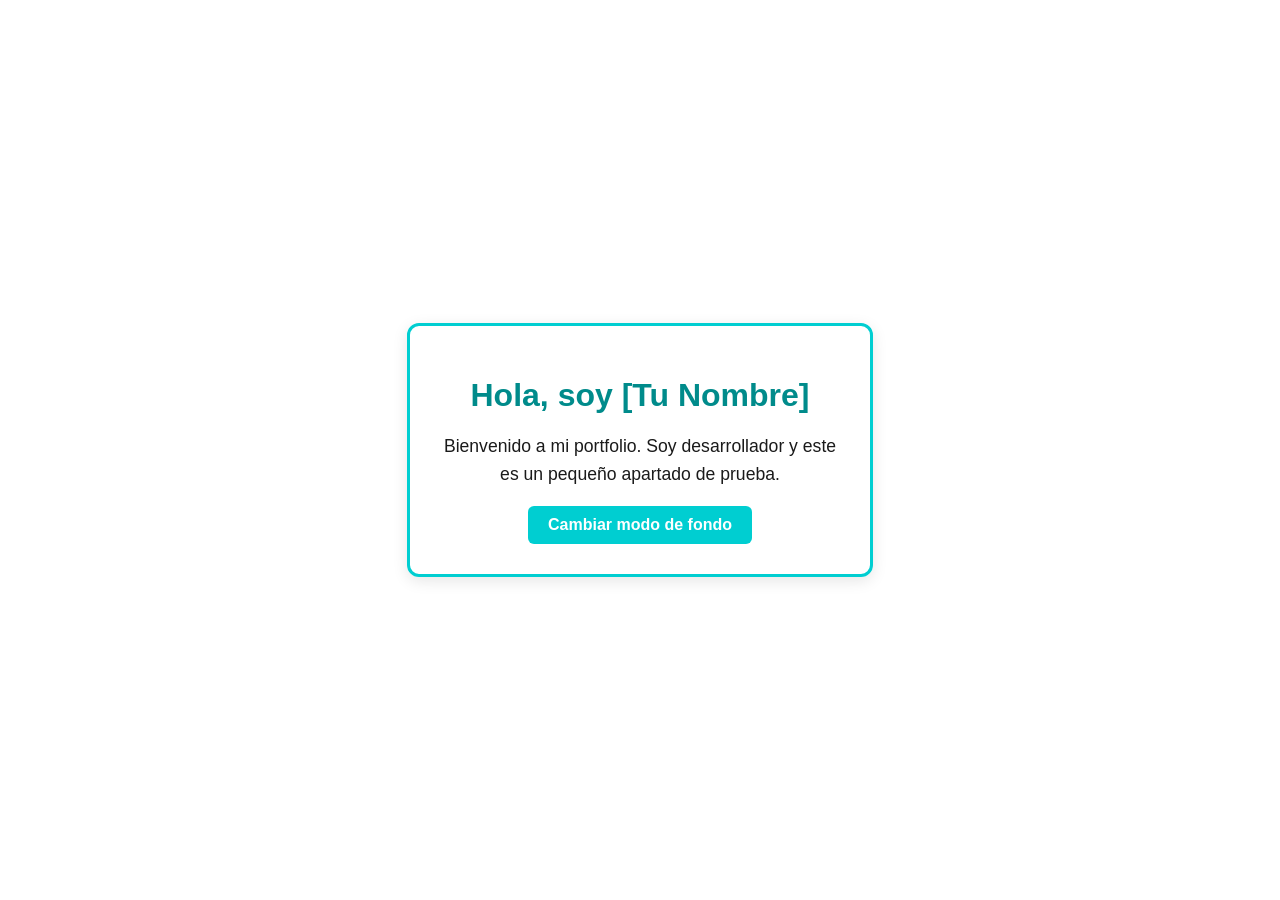
==== index.html @ 11cf2c4c "feat Estructura inicial" ====
<!DOCTYPE html>
<html lang="es">
<head>
    <meta charset="UTF-8">
    <meta name="viewport" content="width=device-width, initial-scale=1.0">
    <title>Mi Portfolio</title>
    <link rel="stylesheet" href="style.css">
</head>
<body>

    <main class="portfolio-container">
        <h1>Hola, soy [Tu Nombre]</h1>
        <p>Bienvenido a mi portfolio. Soy desarrollador y este es un pequeño apartado de prueba.</p>
        
        <button id="boton-color">Cambiar modo de fondo</button>
    </main>

    <script src="script.js"></script>
</body>
</html>
---- style.css ----
/* Configuración general y tipografía */
body {
    margin: 0;
    padding: 0;
    font-family: 'Segoe UI', Tahoma, Geneva, Verdana, sans-serif;
    /* Fondo inicial blanco y texto oscuro */
    background-color: #ffffff;
    color: #1a1a1a; 
    display: flex;
    justify-content: center;
    align-items: center;
    height: 100vh;
    transition: background-color 0.3s ease, color 0.3s ease; /* Suaviza el cambio de color */
}

/* Caja del apartado del portfolio */
.portfolio-container {
    text-align: center;
    padding: 30px;
    border-radius: 12px;
    /* Un borde sutil con el azul turquesa */
    border: 3px solid #00ced1; 
    max-width: 400px;
    box-shadow: 0 4px 15px rgba(0, 0, 0, 0.1);
}

/* Estilo para el título principal */
h1 {
    color: #008b8b; /* Un turquesa un poco más oscuro para que resalte y contraste bien */
    margin-bottom: 10px;
}

/* Estilo para el párrafo */
p {
    font-size: 1.1rem;
    line-height: 1.6;
}

/* Estilo del botón */
button {
    background-color: #00ced1; /* Fondo Azul Turquesa claro */
    color: #ffffff;            /* Texto Blanco para alto contraste */
    border: none;
    padding: 10px 20px;
    font-size: 1rem;
    font-weight: bold;
    border-radius: 6px;
    cursor: pointer;
    transition: background-color 0.2s;
}

/* Efecto al pasar el ratón por encima del botón */
button:hover {
    background-color: #00a8a8; /* Turquesa más oscuro al hacer hover */
}

/* --- CLASE PARA EL MODO OSCURO (Se activará con JS) --- */
body.modo-oscuro {
    background-color: #121212; /* Fondo Negro oscuro */
    color: #ffffff;            /* Texto Blanco */
}

body.modo-oscuro h1 {
    color: #00ced1; /* El turquesa brilla más sobre el fondo negro */
}
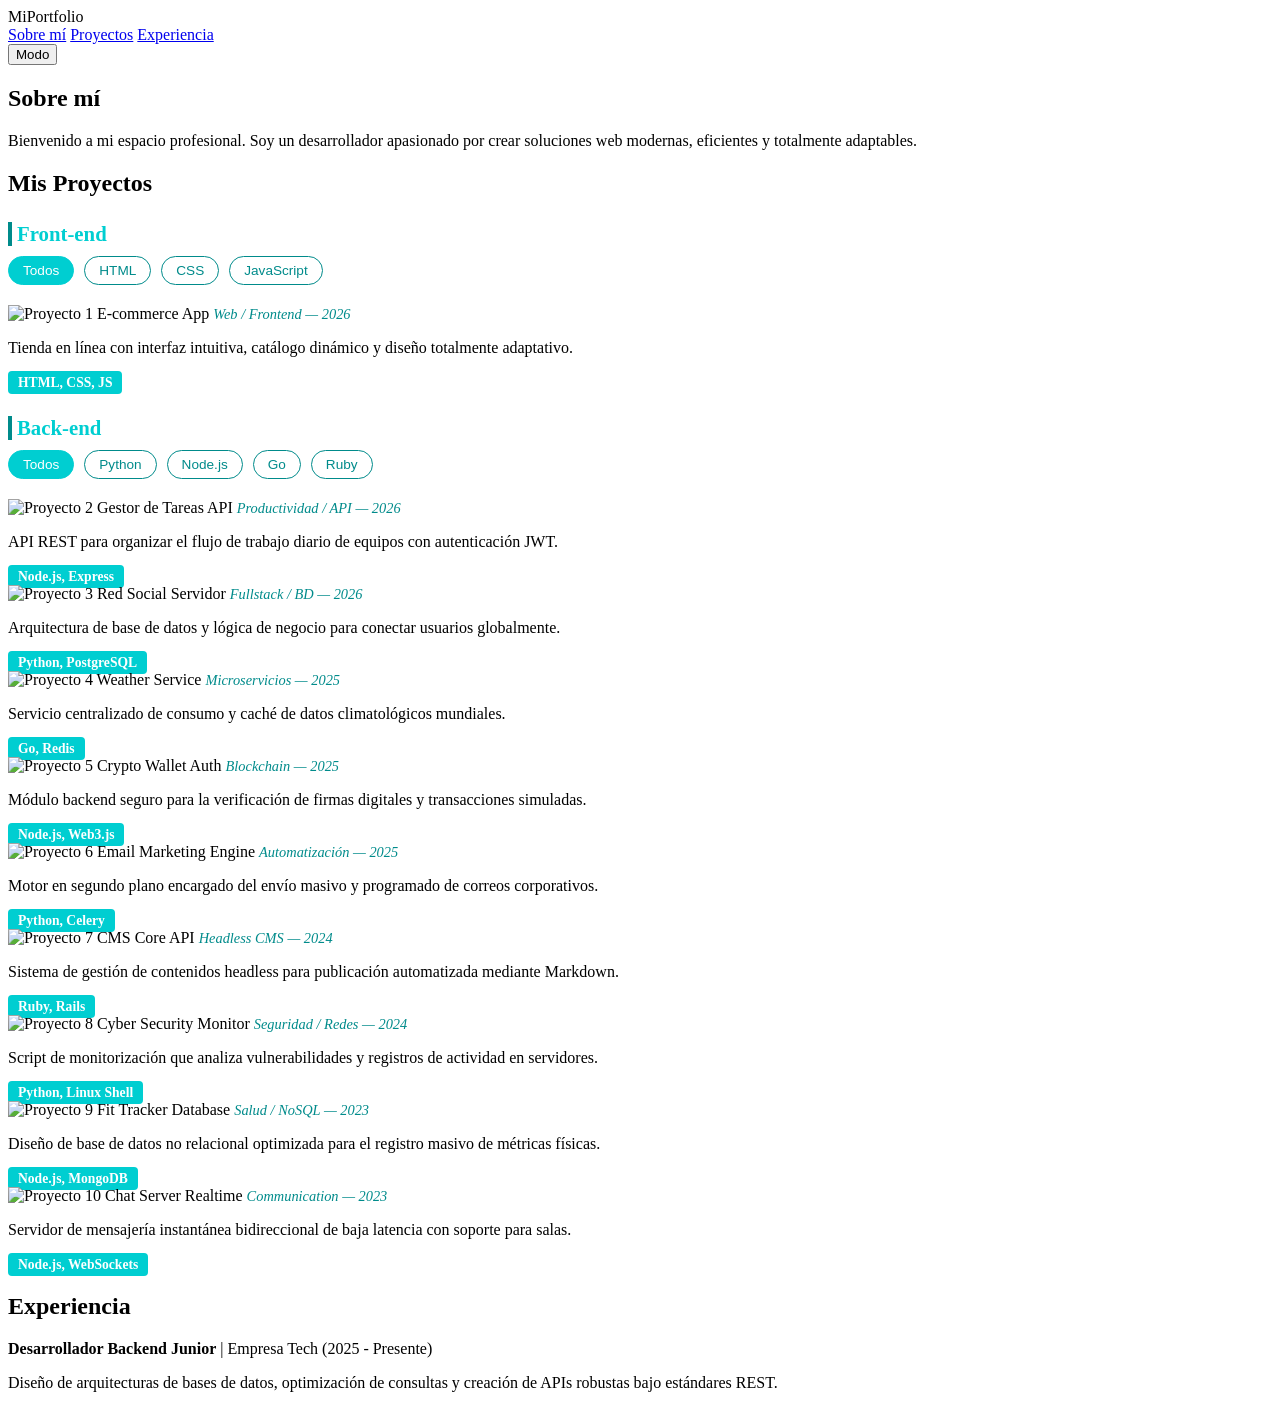
==== commit 39049d0e: "feat cambios estructura" ====
--- a/index.html
+++ b/index.html
@@ -3,16 +3,179 @@
 <head>
     <meta charset="UTF-8">
     <meta name="viewport" content="width=device-width, initial-scale=1.0">
-    <title>Mi Portfolio</title>
+    <title>Mi Portfolio Profesional</title>
     <link rel="stylesheet" href="style.css">
 </head>
 <body>
 
-    <main class="portfolio-container">
-        <h1>Hola, soy [Tu Nombre]</h1>
-        <p>Bienvenido a mi portfolio. Soy desarrollador y este es un pequeño apartado de prueba.</p>
-        
-        <button id="boton-color">Cambiar modo de fondo</button>
+    <header class="main-header">
+        <div class="logo">MiPortfolio</div>
+        <nav class="nav-links">
+            <a href="#info">Sobre mí</a>
+            <a href="#proyectos">Proyectos</a>
+            <a href="#experiencia">Experiencia</a>
+        </nav>
+        <button id="boton-color">Modo</button>
+    </header>
+
+    <main class="main-content">
+
+        <section id="info" class="section-info">
+            <h2>Sobre mí</h2>
+            <p>Bienvenido a mi espacio profesional. Soy un desarrollador apasionado por crear soluciones web modernas, eficientes y totalmente adaptables.</p>
+        </section>
+
+        <section id="proyectos" class="section-proyectos">
+            <h2>Mis Proyectos</h2>
+            
+            <div class="proyectos-subseccion">
+                <h3>Front-end</h3>
+                
+                <div class="menu-lenguajes">
+                    <button class="btn-filtro active" data-tech="todos">Todos</button>
+                    <button class="btn-filtro" data-tech="html">HTML</button>
+                    <button class="btn-filtro" data-tech="css">CSS</button>
+                    <button class="btn-filtro" data-tech="js">JavaScript</button>
+                </div>
+
+                <div class="proyectos-container">
+                    <div class="proyecto-row" data-tags="html css js">
+                        <img src="https://via.placeholder.com/60" alt="Proyecto 1" class="proyecto-img">
+                        <span class="proyecto-name">E-commerce App</span>
+                        <span class="proyecto-ambito">Web / Frontend — 2026</span>
+                        <p class="proyecto-desc">Tienda en línea con interfaz intuitiva, catálogo dinámico y diseño totalmente adaptativo.</p>
+                        <span class="proyecto-tech">
+                            <span class="lang">HTML</span>, 
+                            <span class="lang">CSS</span>, 
+                            <span class="lang">JS</span>
+                        </span>
+                    </div>
+                </div>
+            </div>
+
+            <div class="proyectos-subseccion">
+                <h3>Back-end</h3>
+                
+                <div class="menu-lenguajes">
+                    <button class="btn-filtro active" data-tech="todos">Todos</button>
+                    <button class="btn-filtro" data-tech="python">Python</button>
+                    <button class="btn-filtro" data-tech="node.js">Node.js</button>
+                    <button class="btn-filtro" data-tech="go">Go</button>
+                    <button class="btn-filtro" data-tech="ruby">Ruby</button>
+                </div>
+
+                <div class="proyectos-container">
+                    
+                    <div class="proyecto-row" data-tags="node.js">
+                        <img src="https://via.placeholder.com/60" alt="Proyecto 2" class="proyecto-img">
+                        <span class="proyecto-name">Gestor de Tareas API</span>
+                        <span class="proyecto-ambito">Productividad / API — 2026</span>
+                        <p class="proyecto-desc">API REST para organizar el flujo de trabajo diario de equipos con autenticación JWT.</p>
+                        <span class="proyecto-tech">
+                            <span class="lang">Node.js</span>, 
+                            <span class="lang">Express</span>
+                        </span>
+                    </div>
+
+                    <div class="proyecto-row" data-tags="python">
+                        <img src="https://via.placeholder.com/60" alt="Proyecto 3" class="proyecto-img">
+                        <span class="proyecto-name">Red Social Servidor</span>
+                        <span class="proyecto-ambito">Fullstack / BD — 2026</span>
+                        <p class="proyecto-desc">Arquitectura de base de datos y lógica de negocio para conectar usuarios globalmente.</p>
+                        <span class="proyecto-tech">
+                            <span class="lang">Python</span>, 
+                            <span class="lang">PostgreSQL</span>
+                        </span>
+                    </div>
+
+                    <div class="proyecto-row" data-tags="go">
+                        <img src="https://via.placeholder.com/60" alt="Proyecto 4" class="proyecto-img">
+                        <span class="proyecto-name">Weather Service</span>
+                        <span class="proyecto-ambito">Microservicios — 2025</span>
+                        <p class="proyecto-desc">Servicio centralizado de consumo y caché de datos climatológicos mundiales.</p>
+                        <span class="proyecto-tech">
+                            <span class="lang">Go</span>, 
+                            <span class="lang">Redis</span>
+                        </span>
+                    </div>
+
+                    <div class="proyecto-row" data-tags="node.js">
+                        <img src="https://via.placeholder.com/60" alt="Proyecto 5" class="proyecto-img">
+                        <span class="proyecto-name">Crypto Wallet Auth</span>
+                        <span class="proyecto-ambito">Blockchain — 2025</span>
+                        <p class="proyecto-desc">Módulo backend seguro para la verificación de firmas digitales y transacciones simuladas.</p>
+                        <span class="proyecto-tech">
+                            <span class="lang">Node.js</span>, 
+                            <span class="lang">Web3.js</span>
+                        </span>
+                    </div>
+
+                    <div class="proyecto-row" data-tags="python">
+                        <img src="https://via.placeholder.com/60" alt="Proyecto 6" class="proyecto-img">
+                        <span class="proyecto-name">Email Marketing Engine</span>
+                        <span class="proyecto-ambito">Automatización — 2025</span>
+                        <p class="proyecto-desc">Motor en segundo plano encargado del envío masivo y programado de correos corporativos.</p>
+                        <span class="proyecto-tech">
+                            <span class="lang">Python</span>, 
+                            <span class="lang">Celery</span>
+                        </span>
+                    </div>
+
+                    <div class="proyecto-row" data-tags="ruby">
+                        <img src="https://via.placeholder.com/60" alt="Proyecto 7" class="proyecto-img">
+                        <span class="proyecto-name">CMS Core API</span>
+                        <span class="proyecto-ambito">Headless CMS — 2024</span>
+                        <p class="proyecto-desc">Sistema de gestión de contenidos headless para publicación automatizada mediante Markdown.</p>
+                        <span class="proyecto-tech">
+                            <span class="lang">Ruby</span>, 
+                            <span class="lang">Rails</span>
+                        </span>
+                    </div>
+
+                    <div class="proyecto-row" data-tags="python">
+                        <img src="https://via.placeholder.com/60" alt="Proyecto 8" class="proyecto-img">
+                        <span class="proyecto-name">Cyber Security Monitor</span>
+                        <span class="proyecto-ambito">Seguridad / Redes — 2024</span>
+                        <p class="proyecto-desc">Script de monitorización que analiza vulnerabilidades y registros de actividad en servidores.</p>
+                        <span class="proyecto-tech">
+                            <span class="lang">Python</span>, 
+                            <span class="lang">Linux Shell</span>
+                        </span>
+                    </div>
+
+                    <div class="proyecto-row" data-tags="node.js">
+                        <img src="https://via.placeholder.com/60" alt="Proyecto 9" class="proyecto-img">
+                        <span class="proyecto-name">Fit Tracker Database</span>
+                        <span class="proyecto-ambito">Salud / NoSQL — 2023</span>
+                        <p class="proyecto-desc">Diseño de base de datos no relacional optimizada para el registro masivo de métricas físicas.</p>
+                        <span class="proyecto-tech">
+                            <span class="lang">Node.js</span>, 
+                            <span class="lang">MongoDB</span>
+                        </span>
+                    </div>
+
+                    <div class="proyecto-row" data-tags="node.js">
+                        <img src="https://via.placeholder.com/60" alt="Proyecto 10" class="proyecto-img">
+                        <span class="proyecto-name">Chat Server Realtime</span>
+                        <span class="proyecto-ambito">Communication — 2023</span>
+                        <p class="proyecto-desc">Servidor de mensajería instantánea bidireccional de baja latencia con soporte para salas.</p>
+                        <span class="proyecto-tech">
+                            <span class="lang">Node.js</span>, 
+                            <span class="lang">WebSockets</span>
+                        </span>
+                    </div>
+
+                </div>
+            </div>
+
+        </section>
+
+        <section id="experiencia" class="section-experiencia">
+            <h2>Experiencia</h2>
+            <p><strong>Desarrollador Backend Junior</strong> | Empresa Tech (2025 - Presente)</p>
+            <p>Diseño de arquitecturas de bases de datos, optimización de consultas y creación de APIs robustas bajo estándares REST.</p>
+        </section>
+
     </main>
 
     <script src="script.js"></script>
--- a/style.css
+++ b/style.css
@@ -1,65 +1,73 @@
-/* Configuración general y tipografía */
-body {
-    margin: 0;
-    padding: 0;
-    font-family: 'Segoe UI', Tahoma, Geneva, Verdana, sans-serif;
-    /* Fondo inicial blanco y texto oscuro */
-    background-color: #ffffff;
-    color: #1a1a1a; 
-    display: flex;
-    justify-content: center;
-    align-items: center;
-    height: 100vh;
-    transition: background-color 0.3s ease, color 0.3s ease; /* Suaviza el cambio de color */
+/* (Conserva los estilos generales de tu portfolio del paso anterior y ajusta/añade esto) */
+
+.proyectos-subseccion {
+    margin-top: 25px;
 }
 
-/* Caja del apartado del portfolio */
-.portfolio-container {
-    text-align: center;
-    padding: 30px;
-    border-radius: 12px;
-    /* Un borde sutil con el azul turquesa */
-    border: 3px solid #00ced1; 
-    max-width: 400px;
-    box-shadow: 0 4px 15px rgba(0, 0, 0, 0.1);
+.proyectos-subseccion h3 {
+    color: #00ced1;
+    font-size: 1.3rem;
+    margin-bottom: 10px;
+    padding-left: 5px;
+    border-left: 4px solid #008b8b;
 }
 
-/* Estilo para el título principal */
-h1 {
-    color: #008b8b; /* Un turquesa un poco más oscuro para que resalte y contraste bien */
-    margin-bottom: 10px;
+/* MENÚ DE LENGUAJES (FLEXBOX SUPERIOR) */
+.menu-lenguajes {
+    display: flex;
+    gap: 10px;
+    margin-bottom: 20px;
+    flex-wrap: wrap;
 }
 
-/* Estilo para el párrafo */
-p {
-    font-size: 1.1rem;
-    line-height: 1.6;
+.btn-filtro {
+    background-color: transparent;
+    color: #008b8b;
+    border: 1px solid #008b8b;
+    padding: 6px 14px;
+    font-size: 0.85rem;
+    border-radius: 20px;
+    cursor: pointer;
+    transition: all 0.2s ease;
 }
 
-/* Estilo del botón */
-button {
-    background-color: #00ced1; /* Fondo Azul Turquesa claro */
-    color: #ffffff;            /* Texto Blanco para alto contraste */
-    border: none;
-    padding: 10px 20px;
-    font-size: 1rem;
-    font-weight: bold;
-    border-radius: 6px;
-    cursor: pointer;
-    transition: background-color 0.2s;
+.btn-filtro:hover, .btn-filtro.active {
+    background-color: #00ced1;
+    color: #ffffff;
+    border-color: #00ced1;
 }
 
-/* Efecto al pasar el ratón por encima del botón */
-button:hover {
-    background-color: #00a8a8; /* Turquesa más oscuro al hacer hover */
+/* RETORNO A LA ESTRUCTURA ORIGINAL DE LA ETIQUETA DE TECNOLOGÍAS */
+.proyecto-tech {
+    background-color: #00ced1;
+    color: #ffffff;
+    padding: 4px 10px;
+    border-radius: 4px;
+    font-size: 0.85rem;
+    font-weight: bold;
+    white-space: nowrap; /* Mantiene todo el texto unido */
+    min-width: 130px;
+    text-align: center;
 }
 
-/* --- CLASE PARA EL MODO OSCURO (Se activará con JS) --- */
-body.modo-oscuro {
-    background-color: #121212; /* Fondo Negro oscuro */
-    color: #ffffff;            /* Texto Blanco */
+.proyecto-ambito {
+    color: #008b8b;
+    font-style: italic;
+    font-size: 0.9rem;
+    min-width: 210px;
 }
 
-body.modo-oscuro h1 {
-    color: #00ced1; /* El turquesa brilla más sobre el fondo negro */
+/* Ocultar filas mediante JS */
+.proyecto-row.oculto {
+    display: none !important;
+}
+
+/* Estilos Modo Oscuro para los nuevos botones */
+body.modo-oscuro .btn-filtro {
+    color: #00ced1;
+    border-color: #00ced1;
+}
+body.modo-oscuro .btn-filtro:hover, body.modo-oscuro .btn-filtro.active {
+    background-color: #00ced1;
+    color: #121212;
 }
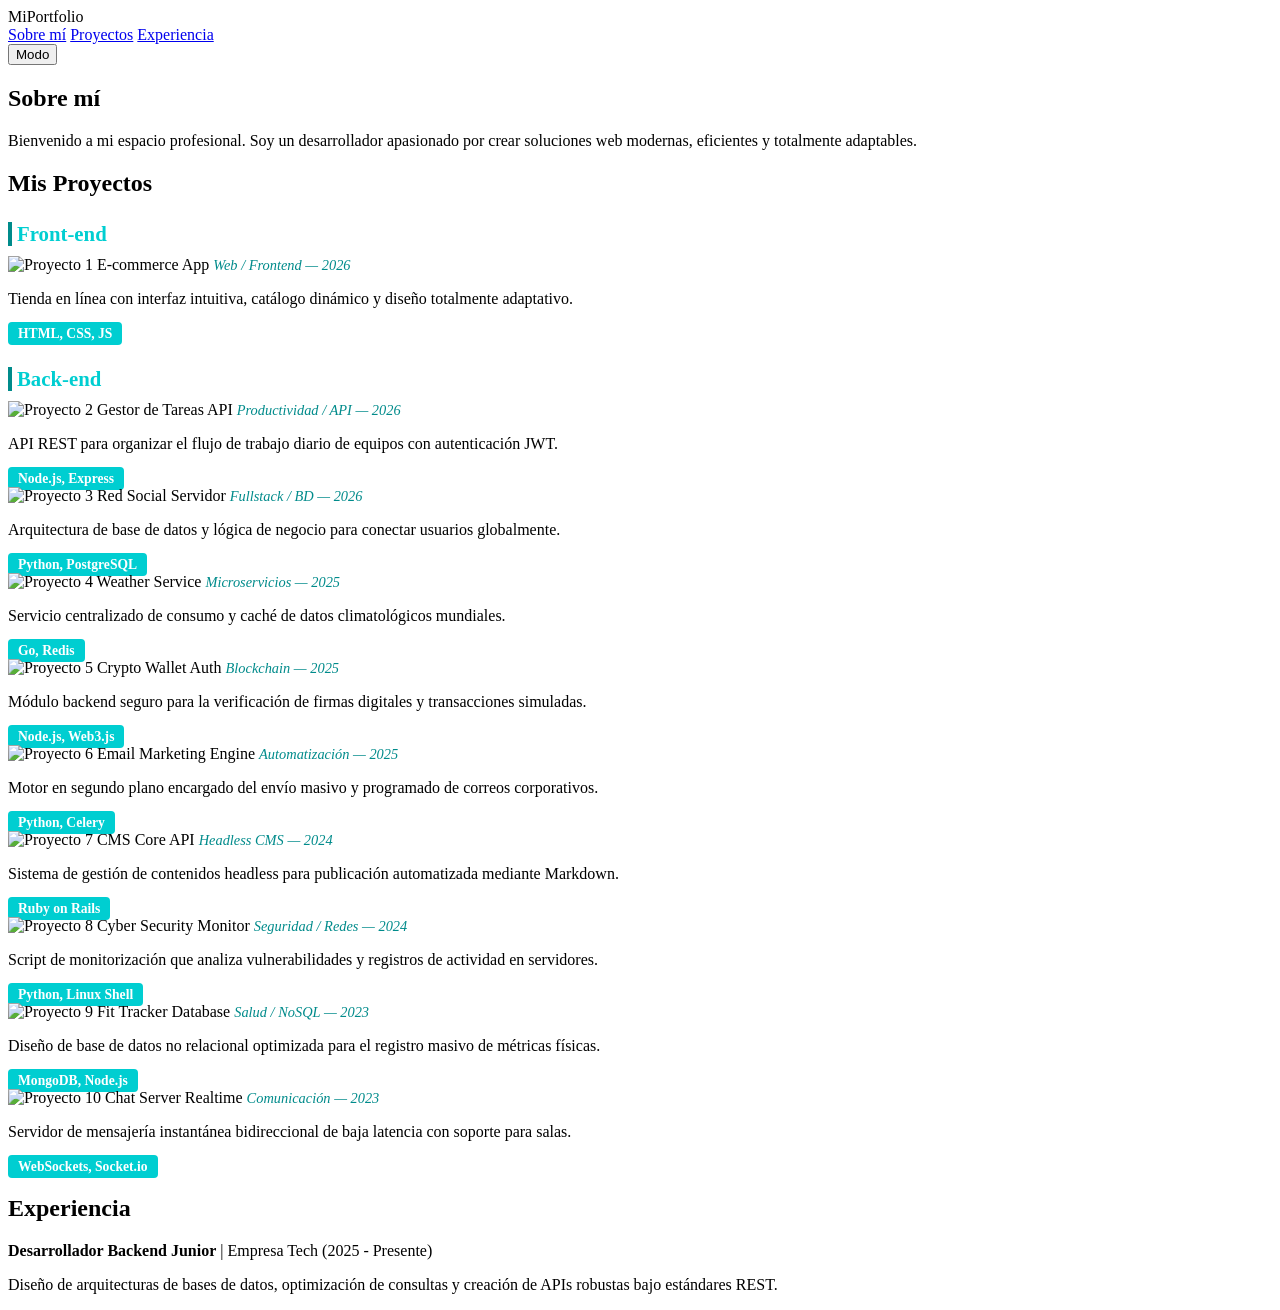
==== commit 97c590f7: "fix Cambios" ====
--- a/index.html
+++ b/index.html
@@ -30,139 +30,91 @@
             
             <div class="proyectos-subseccion">
                 <h3>Front-end</h3>
-                
-                <div class="menu-lenguajes">
-                    <button class="btn-filtro active" data-tech="todos">Todos</button>
-                    <button class="btn-filtro" data-tech="html">HTML</button>
-                    <button class="btn-filtro" data-tech="css">CSS</button>
-                    <button class="btn-filtro" data-tech="js">JavaScript</button>
-                </div>
-
                 <div class="proyectos-container">
-                    <div class="proyecto-row" data-tags="html css js">
+                    <div class="proyecto-row">
                         <img src="https://via.placeholder.com/60" alt="Proyecto 1" class="proyecto-img">
                         <span class="proyecto-name">E-commerce App</span>
                         <span class="proyecto-ambito">Web / Frontend — 2026</span>
                         <p class="proyecto-desc">Tienda en línea con interfaz intuitiva, catálogo dinámico y diseño totalmente adaptativo.</p>
-                        <span class="proyecto-tech">
-                            <span class="lang">HTML</span>, 
-                            <span class="lang">CSS</span>, 
-                            <span class="lang">JS</span>
-                        </span>
+                        <span class="proyecto-tech">HTML, CSS, JS</span>
                     </div>
                 </div>
             </div>
 
             <div class="proyectos-subseccion">
                 <h3>Back-end</h3>
-                
-                <div class="menu-lenguajes">
-                    <button class="btn-filtro active" data-tech="todos">Todos</button>
-                    <button class="btn-filtro" data-tech="python">Python</button>
-                    <button class="btn-filtro" data-tech="node.js">Node.js</button>
-                    <button class="btn-filtro" data-tech="go">Go</button>
-                    <button class="btn-filtro" data-tech="ruby">Ruby</button>
-                </div>
-
                 <div class="proyectos-container">
                     
-                    <div class="proyecto-row" data-tags="node.js">
+                    <div class="proyecto-row">
                         <img src="https://via.placeholder.com/60" alt="Proyecto 2" class="proyecto-img">
                         <span class="proyecto-name">Gestor de Tareas API</span>
                         <span class="proyecto-ambito">Productividad / API — 2026</span>
                         <p class="proyecto-desc">API REST para organizar el flujo de trabajo diario de equipos con autenticación JWT.</p>
-                        <span class="proyecto-tech">
-                            <span class="lang">Node.js</span>, 
-                            <span class="lang">Express</span>
-                        </span>
+                        <span class="proyecto-tech">Node.js, Express</span>
                     </div>
 
-                    <div class="proyecto-row" data-tags="python">
+                    <div class="proyecto-row">
                         <img src="https://via.placeholder.com/60" alt="Proyecto 3" class="proyecto-img">
                         <span class="proyecto-name">Red Social Servidor</span>
                         <span class="proyecto-ambito">Fullstack / BD — 2026</span>
                         <p class="proyecto-desc">Arquitectura de base de datos y lógica de negocio para conectar usuarios globalmente.</p>
-                        <span class="proyecto-tech">
-                            <span class="lang">Python</span>, 
-                            <span class="lang">PostgreSQL</span>
-                        </span>
+                        <span class="proyecto-tech">Python, PostgreSQL</span>
                     </div>
 
-                    <div class="proyecto-row" data-tags="go">
+                    <div class="proyecto-row">
                         <img src="https://via.placeholder.com/60" alt="Proyecto 4" class="proyecto-img">
                         <span class="proyecto-name">Weather Service</span>
                         <span class="proyecto-ambito">Microservicios — 2025</span>
                         <p class="proyecto-desc">Servicio centralizado de consumo y caché de datos climatológicos mundiales.</p>
-                        <span class="proyecto-tech">
-                            <span class="lang">Go</span>, 
-                            <span class="lang">Redis</span>
-                        </span>
+                        <span class="proyecto-tech">Go, Redis</span>
                     </div>
 
-                    <div class="proyecto-row" data-tags="node.js">
+                    <div class="proyecto-row">
                         <img src="https://via.placeholder.com/60" alt="Proyecto 5" class="proyecto-img">
                         <span class="proyecto-name">Crypto Wallet Auth</span>
                         <span class="proyecto-ambito">Blockchain — 2025</span>
                         <p class="proyecto-desc">Módulo backend seguro para la verificación de firmas digitales y transacciones simuladas.</p>
-                        <span class="proyecto-tech">
-                            <span class="lang">Node.js</span>, 
-                            <span class="lang">Web3.js</span>
-                        </span>
+                        <span class="proyecto-tech">Node.js, Web3.js</span>
                     </div>
 
-                    <div class="proyecto-row" data-tags="python">
+                    <div class="proyecto-row">
                         <img src="https://via.placeholder.com/60" alt="Proyecto 6" class="proyecto-img">
                         <span class="proyecto-name">Email Marketing Engine</span>
                         <span class="proyecto-ambito">Automatización — 2025</span>
                         <p class="proyecto-desc">Motor en segundo plano encargado del envío masivo y programado de correos corporativos.</p>
-                        <span class="proyecto-tech">
-                            <span class="lang">Python</span>, 
-                            <span class="lang">Celery</span>
-                        </span>
+                        <span class="proyecto-tech">Python, Celery</span>
                     </div>
 
-                    <div class="proyecto-row" data-tags="ruby">
+                    <div class="proyecto-row">
                         <img src="https://via.placeholder.com/60" alt="Proyecto 7" class="proyecto-img">
                         <span class="proyecto-name">CMS Core API</span>
                         <span class="proyecto-ambito">Headless CMS — 2024</span>
                         <p class="proyecto-desc">Sistema de gestión de contenidos headless para publicación automatizada mediante Markdown.</p>
-                        <span class="proyecto-tech">
-                            <span class="lang">Ruby</span>, 
-                            <span class="lang">Rails</span>
-                        </span>
+                        <span class="proyecto-tech">Ruby on Rails</span>
                     </div>
 
-                    <div class="proyecto-row" data-tags="python">
+                    <div class="proyecto-row">
                         <img src="https://via.placeholder.com/60" alt="Proyecto 8" class="proyecto-img">
                         <span class="proyecto-name">Cyber Security Monitor</span>
                         <span class="proyecto-ambito">Seguridad / Redes — 2024</span>
                         <p class="proyecto-desc">Script de monitorización que analiza vulnerabilidades y registros de actividad en servidores.</p>
-                        <span class="proyecto-tech">
-                            <span class="lang">Python</span>, 
-                            <span class="lang">Linux Shell</span>
-                        </span>
+                        <span class="proyecto-tech">Python, Linux Shell</span>
                     </div>
 
-                    <div class="proyecto-row" data-tags="node.js">
+                    <div class="proyecto-row">
                         <img src="https://via.placeholder.com/60" alt="Proyecto 9" class="proyecto-img">
                         <span class="proyecto-name">Fit Tracker Database</span>
                         <span class="proyecto-ambito">Salud / NoSQL — 2023</span>
                         <p class="proyecto-desc">Diseño de base de datos no relacional optimizada para el registro masivo de métricas físicas.</p>
-                        <span class="proyecto-tech">
-                            <span class="lang">Node.js</span>, 
-                            <span class="lang">MongoDB</span>
-                        </span>
+                        <span class="proyecto-tech">MongoDB, Node.js</span>
                     </div>
 
-                    <div class="proyecto-row" data-tags="node.js">
+                    <div class="proyecto-row">
                         <img src="https://via.placeholder.com/60" alt="Proyecto 10" class="proyecto-img">
                         <span class="proyecto-name">Chat Server Realtime</span>
-                        <span class="proyecto-ambito">Communication — 2023</span>
+                        <span class="proyecto-ambito">Comunicación — 2023</span>
                         <p class="proyecto-desc">Servidor de mensajería instantánea bidireccional de baja latencia con soporte para salas.</p>
-                        <span class="proyecto-tech">
-                            <span class="lang">Node.js</span>, 
-                            <span class="lang">WebSockets</span>
-                        </span>
+                        <span class="proyecto-tech">WebSockets, Socket.io</span>
                     </div>
 
                 </div>
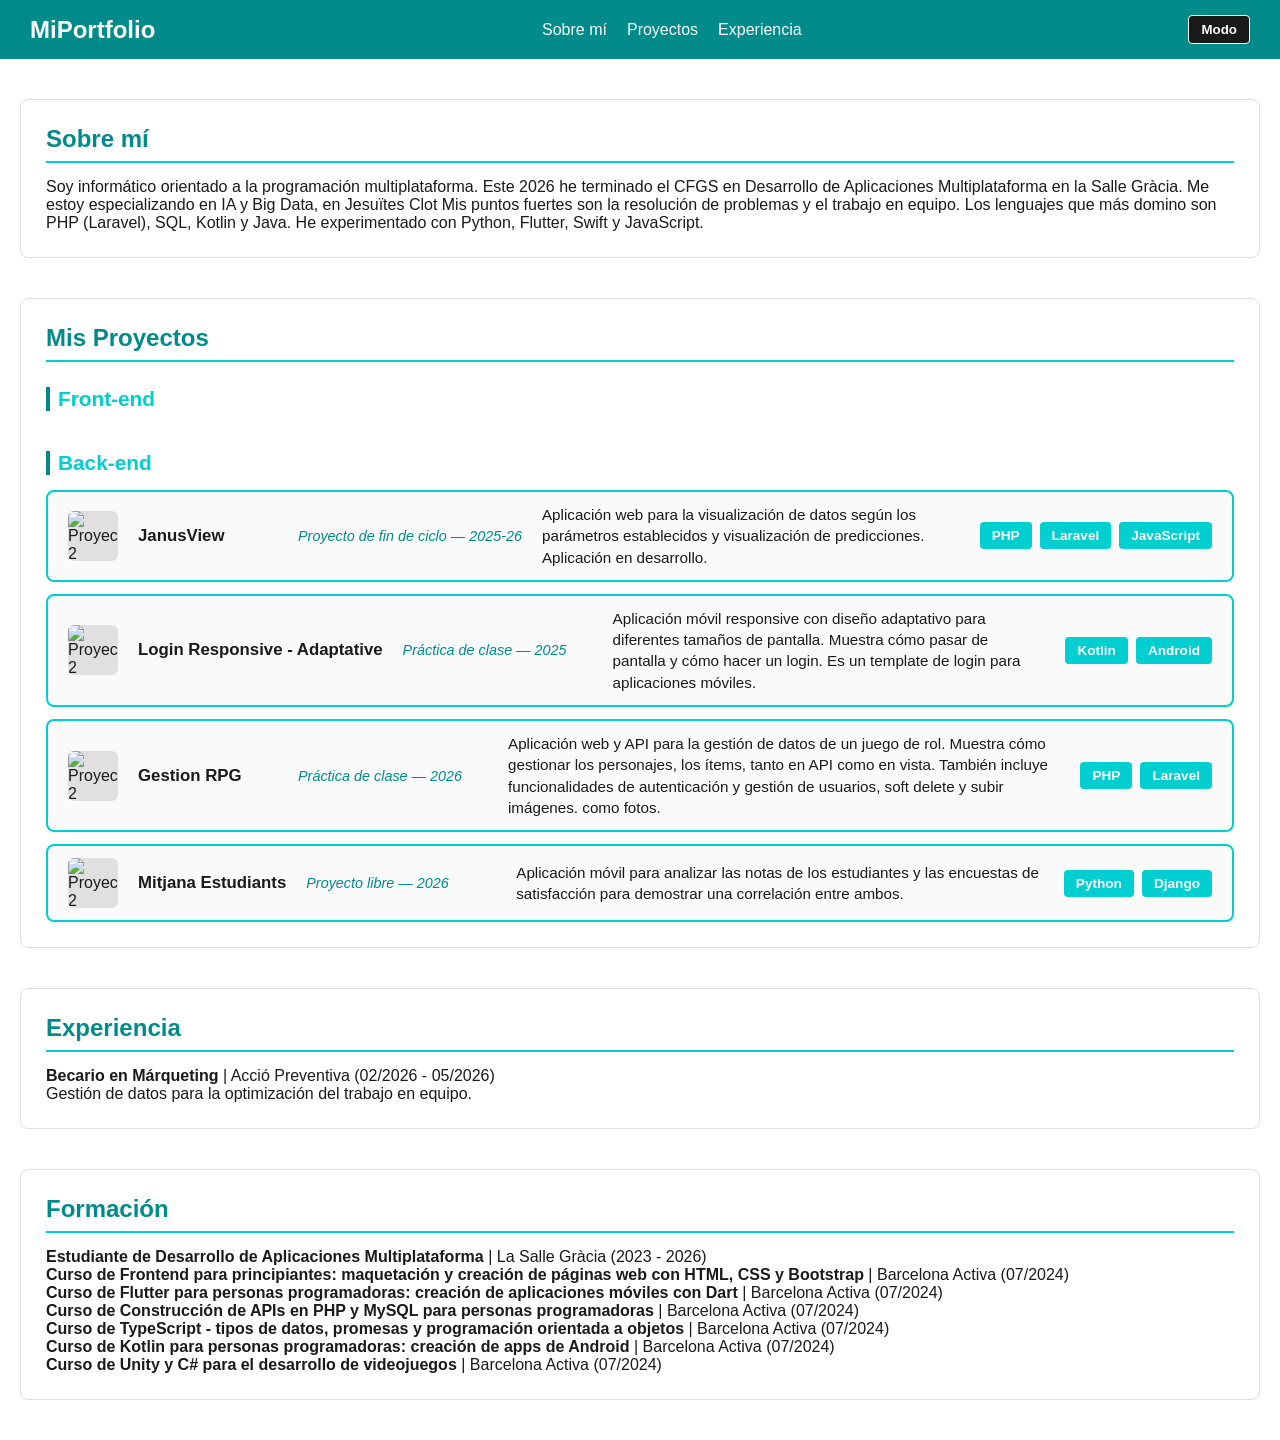
==== commit cc6b427a: "feat Portfolio casi terminado" ====
--- a/index.html
+++ b/index.html
@@ -22,7 +22,7 @@
 
         <section id="info" class="section-info">
             <h2>Sobre mí</h2>
-            <p>Bienvenido a mi espacio profesional. Soy un desarrollador apasionado por crear soluciones web modernas, eficientes y totalmente adaptables.</p>
+            <p>Soy informático orientado a la programación multiplataforma. Este 2026 he terminado el CFGS en Desarrollo de Aplicaciones Multiplataforma en la Salle Gràcia. Me estoy especializando en IA y Big Data, en Jesuïtes Clot Mis puntos fuertes son la resolución de problemas y el trabajo en equipo. Los lenguajes que más domino son PHP (Laravel), SQL, Kotlin y Java. He experimentado con Python, Flutter, Swift y JavaScript.</p>
         </section>
 
         <section id="proyectos" class="section-proyectos">
@@ -31,90 +31,57 @@
             <div class="proyectos-subseccion">
                 <h3>Front-end</h3>
                 <div class="proyectos-container">
-                    <div class="proyecto-row">
-                        <img src="https://via.placeholder.com/60" alt="Proyecto 1" class="proyecto-img">
-                        <span class="proyecto-name">E-commerce App</span>
-                        <span class="proyecto-ambito">Web / Frontend — 2026</span>
-                        <p class="proyecto-desc">Tienda en línea con interfaz intuitiva, catálogo dinámico y diseño totalmente adaptativo.</p>
-                        <span class="proyecto-tech">HTML, CSS, JS</span>
-                    </div>
+                    
                 </div>
             </div>
 
             <div class="proyectos-subseccion">
                 <h3>Back-end</h3>
                 <div class="proyectos-container">
-                    
+    
                     <div class="proyecto-row">
                         <img src="https://via.placeholder.com/60" alt="Proyecto 2" class="proyecto-img">
-                        <span class="proyecto-name">Gestor de Tareas API</span>
-                        <span class="proyecto-ambito">Productividad / API — 2026</span>
-                        <p class="proyecto-desc">API REST para organizar el flujo de trabajo diario de equipos con autenticación JWT.</p>
-                        <span class="proyecto-tech">Node.js, Express</span>
+                        <span class="proyecto-name">JanusView</span>
+                        <span class="proyecto-ambito">Proyecto de fin de ciclo — 2025-26</span>
+                        <p class="proyecto-desc">Aplicación web para la visualización de datos según los parámetros establecidos y visualización de predicciones. Aplicación en desarrollo.</p>
+                        <div class="proyecto-tech-group">
+                            <span class="proyecto-tech">PHP</span>
+                            <span class="proyecto-tech">Laravel</span>
+                            <span class="proyecto-tech">JavaScript</span>
+                        </div>
                     </div>
 
                     <div class="proyecto-row">
-                        <img src="https://via.placeholder.com/60" alt="Proyecto 3" class="proyecto-img">
-                        <span class="proyecto-name">Red Social Servidor</span>
-                        <span class="proyecto-ambito">Fullstack / BD — 2026</span>
-                        <p class="proyecto-desc">Arquitectura de base de datos y lógica de negocio para conectar usuarios globalmente.</p>
-                        <span class="proyecto-tech">Python, PostgreSQL</span>
+                        <img src="https://via.placeholder.com/60" alt="Proyecto 2" class="proyecto-img">
+                        <span class="proyecto-name">Login Responsive - Adaptative</span>
+                        <span class="proyecto-ambito">Práctica de clase — 2025</span>
+                        <p class="proyecto-desc">Aplicación móvil responsive con diseño adaptativo para diferentes tamaños de pantalla. Muestra cómo pasar de pantalla y cómo hacer un login. Es un template de login para aplicaciones móviles.</p>
+                        <div class="proyecto-tech-group">
+                            <span class="proyecto-tech">Kotlin</span>
+                            <span class="proyecto-tech">Android</span>
+                        </div>
                     </div>
 
                     <div class="proyecto-row">
-                        <img src="https://via.placeholder.com/60" alt="Proyecto 4" class="proyecto-img">
-                        <span class="proyecto-name">Weather Service</span>
-                        <span class="proyecto-ambito">Microservicios — 2025</span>
-                        <p class="proyecto-desc">Servicio centralizado de consumo y caché de datos climatológicos mundiales.</p>
-                        <span class="proyecto-tech">Go, Redis</span>
+                        <img src="https://via.placeholder.com/60" alt="Proyecto 2" class="proyecto-img">
+                        <span class="proyecto-name">Gestion RPG</span>
+                        <span class="proyecto-ambito">Práctica de clase — 2026</span>
+                        <p class="proyecto-desc">Aplicación web y API para la gestión de datos de un juego de rol. Muestra cómo gestionar los personajes, los ítems, tanto en API como en vista. También incluye funcionalidades de autenticación y gestión de usuarios, soft delete y subir imágenes. como fotos.</p>
+                        <div class="proyecto-tech-group">
+                            <span class="proyecto-tech">PHP</span>
+                            <span class="proyecto-tech">Laravel</span>
+                        </div>
                     </div>
 
                     <div class="proyecto-row">
-                        <img src="https://via.placeholder.com/60" alt="Proyecto 5" class="proyecto-img">
-                        <span class="proyecto-name">Crypto Wallet Auth</span>
-                        <span class="proyecto-ambito">Blockchain — 2025</span>
-                        <p class="proyecto-desc">Módulo backend seguro para la verificación de firmas digitales y transacciones simuladas.</p>
-                        <span class="proyecto-tech">Node.js, Web3.js</span>
-                    </div>
-
-                    <div class="proyecto-row">
-                        <img src="https://via.placeholder.com/60" alt="Proyecto 6" class="proyecto-img">
-                        <span class="proyecto-name">Email Marketing Engine</span>
-                        <span class="proyecto-ambito">Automatización — 2025</span>
-                        <p class="proyecto-desc">Motor en segundo plano encargado del envío masivo y programado de correos corporativos.</p>
-                        <span class="proyecto-tech">Python, Celery</span>
-                    </div>
-
-                    <div class="proyecto-row">
-                        <img src="https://via.placeholder.com/60" alt="Proyecto 7" class="proyecto-img">
-                        <span class="proyecto-name">CMS Core API</span>
-                        <span class="proyecto-ambito">Headless CMS — 2024</span>
-                        <p class="proyecto-desc">Sistema de gestión de contenidos headless para publicación automatizada mediante Markdown.</p>
-                        <span class="proyecto-tech">Ruby on Rails</span>
-                    </div>
-
-                    <div class="proyecto-row">
-                        <img src="https://via.placeholder.com/60" alt="Proyecto 8" class="proyecto-img">
-                        <span class="proyecto-name">Cyber Security Monitor</span>
-                        <span class="proyecto-ambito">Seguridad / Redes — 2024</span>
-                        <p class="proyecto-desc">Script de monitorización que analiza vulnerabilidades y registros de actividad en servidores.</p>
-                        <span class="proyecto-tech">Python, Linux Shell</span>
-                    </div>
-
-                    <div class="proyecto-row">
-                        <img src="https://via.placeholder.com/60" alt="Proyecto 9" class="proyecto-img">
-                        <span class="proyecto-name">Fit Tracker Database</span>
-                        <span class="proyecto-ambito">Salud / NoSQL — 2023</span>
-                        <p class="proyecto-desc">Diseño de base de datos no relacional optimizada para el registro masivo de métricas físicas.</p>
-                        <span class="proyecto-tech">MongoDB, Node.js</span>
-                    </div>
-
-                    <div class="proyecto-row">
-                        <img src="https://via.placeholder.com/60" alt="Proyecto 10" class="proyecto-img">
-                        <span class="proyecto-name">Chat Server Realtime</span>
-                        <span class="proyecto-ambito">Comunicación — 2023</span>
-                        <p class="proyecto-desc">Servidor de mensajería instantánea bidireccional de baja latencia con soporte para salas.</p>
-                        <span class="proyecto-tech">WebSockets, Socket.io</span>
+                        <img src="https://via.placeholder.com/60" alt="Proyecto 2" class="proyecto-img">
+                        <span class="proyecto-name">Mitjana Estudiants</span>
+                        <span class="proyecto-ambito">Proyecto libre — 2026</span>
+                        <p class="proyecto-desc">Aplicación móvil para analizar las notas de los estudiantes y las encuestas de satisfacción para demostrar una correlación entre ambos.</p>
+                        <div class="proyecto-tech-group">
+                            <span class="proyecto-tech">Python</span>
+                            <span class="proyecto-tech">Django</span>
+                        </div>
                     </div>
 
                 </div>
@@ -124,8 +91,19 @@
 
         <section id="experiencia" class="section-experiencia">
             <h2>Experiencia</h2>
-            <p><strong>Desarrollador Backend Junior</strong> | Empresa Tech (2025 - Presente)</p>
-            <p>Diseño de arquitecturas de bases de datos, optimización de consultas y creación de APIs robustas bajo estándares REST.</p>
+            <p><strong>Becario en Márqueting</strong> | Acció Preventiva (02/2026 - 05/2026)</p>
+            <p>Gestión de datos para la optimización del trabajo en equipo.</p>
+        </section>
+
+        <section id="experiencia" class="section-experiencia">
+            <h2>Formación</h2>
+            <p><strong>Estudiante de Desarrollo de Aplicaciones Multiplataforma</strong> | La Salle Gràcia (2023 - 2026)</p>
+            <p><strong>Curso de Frontend para principiantes: maquetación y creación de páginas web con HTML, CSS y Bootstrap</strong> | Barcelona Activa (07/2024)</p>
+            <p><strong>Curso de Flutter para personas programadoras: creación de aplicaciones móviles con Dart</strong> | Barcelona Activa (07/2024)</p>
+            <p><strong>Curso de Construcción de APIs en PHP y MySQL para personas programadoras</strong> | Barcelona Activa (07/2024)</p>
+            <p><strong>Curso de TypeScript - tipos de datos, promesas y programación orientada a objetos</strong> | Barcelona Activa (07/2024)</p>
+            <p><strong>Curso de Kotlin para personas programadoras: creación de apps de Android</strong> | Barcelona Activa (07/2024)</p>
+            <p><strong>Curso de Unity y C# para el desarrollo de videojuegos</strong> | Barcelona Activa (07/2024)</p>
         </section>
 
     </main>
--- a/style.css
+++ b/style.css
@@ -1,23 +1,118 @@
-/* (Conserva los estilos generales de tu portfolio del paso anterior y ajusta/añade esto) */
-
+/* ==========================================
+   1. RESET GENERAL Y CONFIGURACIÓN BASE
+   ========================================== */
+* {
+    box-sizing: border-box;
+    margin: 0;
+    padding: 0;
+}
+
+body {
+    font-family: 'Segoe UI', Tahoma, Geneva, Verdana, sans-serif;
+    background-color: #ffffff;
+    color: #1a1a1a;
+    display: flex;
+    flex-direction: column;
+    min-height: 100vh;
+    transition: background-color 0.3s ease, color 0.3s ease;
+}
+
+/* ==========================================
+   2. HEADER (NAV BAR FLEXBOX)
+   ========================================== */
+.main-header {
+    background-color: #008b8b;
+    color: #ffffff;
+    padding: 15px 30px;
+    display: flex;
+    justify-content: space-between;
+    align-items: center;
+    position: sticky;
+    top: 0;
+    z-index: 100;
+}
+
+.logo {
+    font-size: 1.5rem;
+    font-weight: bold;
+}
+
+.nav-links {
+    display: flex;
+    gap: 20px;
+}
+
+.nav-links a {
+    color: #ffffff;
+    text-decoration: none;
+    font-weight: 500;
+    transition: color 0.2s;
+}
+
+.nav-links a:hover {
+    color: #00ced1;
+}
+
+#boton-color {
+    background-color: #1a1a1a;
+    color: #ffffff;
+    border: 1px solid #ffffff;
+    padding: 6px 12px;
+    border-radius: 4px;
+    cursor: pointer;
+    font-weight: bold;
+}
+
+/* ==========================================
+   3. CONTENEDOR PRINCIPAL Y SECCIONES
+   ========================================== */
+.main-content {
+    display: flex;
+    flex-direction: column;
+    gap: 40px;
+    padding: 40px 20px;
+    max-width: 1300px;
+    margin: 0 auto;
+    width: 100%;
+}
+
+section {
+    padding: 25px;
+    border-radius: 8px;
+    border: 1px solid #e0e0e0;
+    background-color: #ffffff;
+}
+
+h2 {
+    color: #008b8b;
+    border-bottom: 2px solid #00ced1;
+    padding-bottom: 8px;
+    margin-bottom: 15px;
+}
+
+/* ==========================================
+   4. BLOQUE DE PROYECTOS Y SUBSECCIONES
+   ========================================== */
 .proyectos-subseccion {
     margin-top: 25px;
+    display: flex;
+    flex-direction: column;
+    gap: 15px;
 }
 
 .proyectos-subseccion h3 {
     color: #00ced1;
     font-size: 1.3rem;
-    margin-bottom: 10px;
-    padding-left: 5px;
+    padding-left: 8px;
     border-left: 4px solid #008b8b;
 }
 
-/* MENÚ DE LENGUAJES (FLEXBOX SUPERIOR) */
+/* MENÚ DE LENGUAJES (FILTROS SUPERIORES) */
 .menu-lenguajes {
     display: flex;
     gap: 10px;
-    margin-bottom: 20px;
     flex-wrap: wrap;
+    margin-bottom: 5px;
 }
 
 .btn-filtro {
@@ -28,6 +123,7 @@
     font-size: 0.85rem;
     border-radius: 20px;
     cursor: pointer;
+    font-weight: 600;
     transition: all 0.2s ease;
 }
 
@@ -37,36 +133,125 @@
     border-color: #00ced1;
 }
 
-/* RETORNO A LA ESTRUCTURA ORIGINAL DE LA ETIQUETA DE TECNOLOGÍAS */
-.proyecto-tech {
-    background-color: #00ced1;
-    color: #ffffff;
-    padding: 4px 10px;
-    border-radius: 4px;
-    font-size: 0.85rem;
-    font-weight: bold;
-    white-space: nowrap; /* Mantiene todo el texto unido */
-    min-width: 130px;
-    text-align: center;
+.proyectos-container {
+    display: flex;
+    flex-direction: column;
+    gap: 12px;
+}
+
+/* ==========================================
+   5. FILA DE PROYECTO (COMPACTA HACIA LA IZQUIERDA)
+   ========================================== */
+.proyecto-row {
+    display: flex;
+    flex-direction: row;
+    align-items: center;
+    justify-content: flex-start; /* Todo alineado de seguido al inicio */
+    gap: 20px;                   /* Distancia fija y controlada entre elementos */
+    padding: 12px 20px;
+    border: 2px solid #00ced1;
+    border-radius: 8px;
+    background-color: #fafafa;
+    transition: transform 0.2s, background-color 0.3s;
+}
+
+.proyecto-row:hover {
+    transform: scale(1.005);
+    background-color: #f0fdfd;
+}
+
+/* ELEMENTOS INTERNOS DE LA FILA */
+.proyecto-img {
+    width: 50px;
+    height: 50px;
+    border-radius: 6px;
+    object-fit: cover;
+    background-color: #e0e0e0; 
+    flex-shrink: 0;
+}
+
+.proyecto-name {
+    font-weight: bold;
+    font-size: 1.05rem;
+    min-width: 140px; /* Estrechado para pegarse más al borde */
+    flex-shrink: 0;
 }
 
 .proyecto-ambito {
     color: #008b8b;
     font-style: italic;
     font-size: 0.9rem;
-    min-width: 210px;
-}
-
-/* Ocultar filas mediante JS */
+    min-width: 190px; /* Ceñido al ancho real del texto cronológico */
+    flex-shrink: 0;
+}
+
+.proyecto-desc {
+    font-size: 0.95rem;
+    line-height: 1.4;
+    flex-grow: 1; /* Absorbe el espacio libre para empujar las tecnologías */
+    margin: 0;
+}
+
+/* GRUPO DE TECNOLOGÍAS ALINEADO A LA DERECHA */
+.proyecto-tech-group {
+    display: flex;
+    gap: 8px;
+    margin-left: auto; /* Empuja magnéticamente el grupo hacia el extremo derecho */
+    flex-shrink: 0;
+}
+
+.proyecto-tech {
+    background-color: #00ced1;
+    color: #ffffff;
+    padding: 6px 12px;
+    border-radius: 4px;
+    font-size: 0.85rem;
+    font-weight: bold;
+    white-space: nowrap;
+    text-align: center;
+}
+
+/* CLASE DE JAVASCRIPT PARA OCULTAR FILAS */
 .proyecto-row.oculto {
     display: none !important;
 }
 
-/* Estilos Modo Oscuro para los nuevos botones */
+/* ==========================================
+   6. CONFIGURACIÓN DEL MODO OSCURO
+   ========================================== */
+body.modo-oscuro {
+    background-color: #121212;
+    color: #ffffff;
+}
+
+body.modo-oscuro section {
+    background-color: #1e1e1e;
+    border-color: #333333;
+}
+
+body.modo-oscuro .proyecto-row {
+    background-color: #252525;
+    border-color: #00ced1;
+}
+
+body.modo-oscuro .proyecto-row:hover {
+    background-color: #2d2d2d;
+}
+
+body.modo-oscuro .proyecto-ambito {
+    color: #00ced1;
+}
+
+body.modo-oscuro #boton-color {
+    background-color: #ffffff;
+    color: #1a1a1a;
+}
+
 body.modo-oscuro .btn-filtro {
     color: #00ced1;
     border-color: #00ced1;
 }
+
 body.modo-oscuro .btn-filtro:hover, body.modo-oscuro .btn-filtro.active {
     background-color: #00ced1;
     color: #121212;
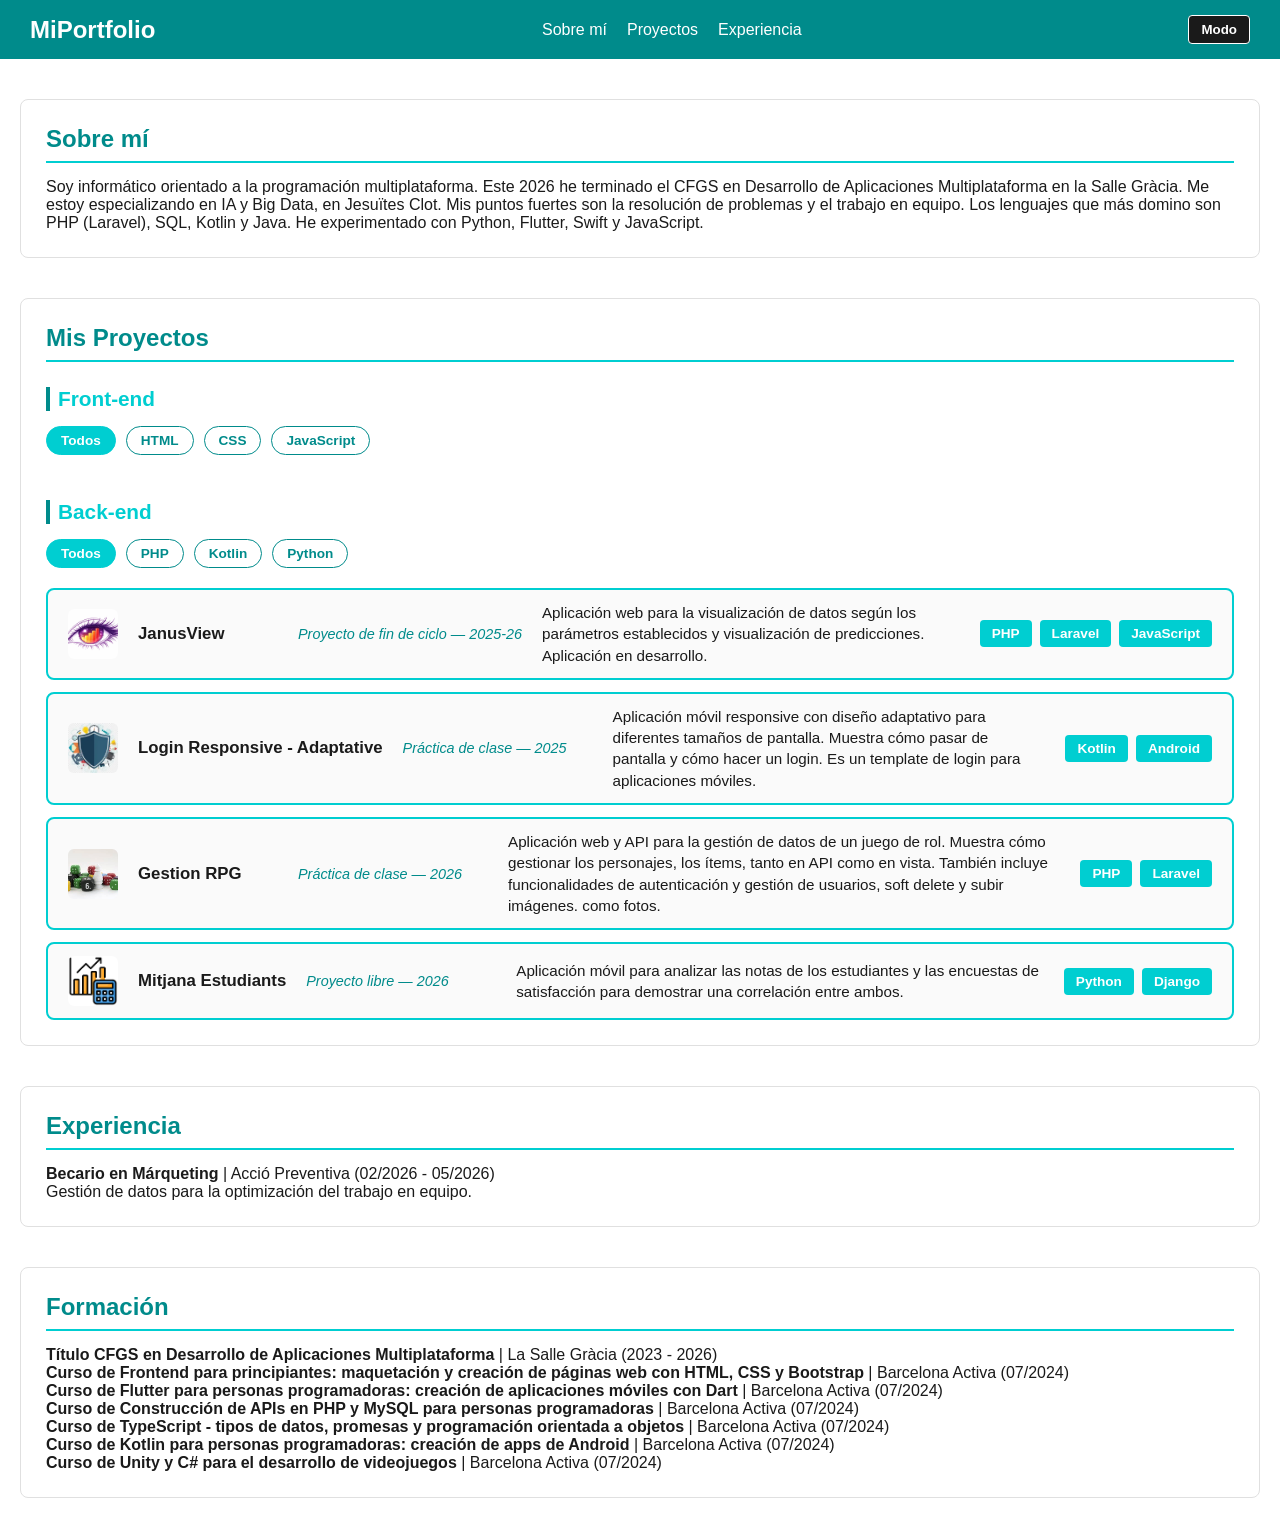
==== commit 8b35633b: "feat Imágenes añadidas" ====
--- a/index.html
+++ b/index.html
@@ -22,7 +22,7 @@
 
         <section id="info" class="section-info">
             <h2>Sobre mí</h2>
-            <p>Soy informático orientado a la programación multiplataforma. Este 2026 he terminado el CFGS en Desarrollo de Aplicaciones Multiplataforma en la Salle Gràcia. Me estoy especializando en IA y Big Data, en Jesuïtes Clot Mis puntos fuertes son la resolución de problemas y el trabajo en equipo. Los lenguajes que más domino son PHP (Laravel), SQL, Kotlin y Java. He experimentado con Python, Flutter, Swift y JavaScript.</p>
+            <p>Soy informático orientado a la programación multiplataforma. Este 2026 he terminado el CFGS en Desarrollo de Aplicaciones Multiplataforma en la Salle Gràcia. Me estoy especializando en IA y Big Data, en Jesuïtes Clot. Mis puntos fuertes son la resolución de problemas y el trabajo en equipo. Los lenguajes que más domino son PHP (Laravel), SQL, Kotlin y Java. He experimentado con Python, Flutter, Swift y JavaScript.</p>
         </section>
 
         <section id="proyectos" class="section-proyectos">
@@ -30,17 +30,28 @@
             
             <div class="proyectos-subseccion">
                 <h3>Front-end</h3>
+                <div class="menu-lenguajes">
+                    <button class="btn-filtro active" data-tech="todos">Todos</button>
+                    <button class="btn-filtro" data-tech="html">HTML</button>
+                    <button class="btn-filtro" data-tech="css">CSS</button>
+                    <button class="btn-filtro" data-tech="javascript">JavaScript</button>
+                </div>
                 <div class="proyectos-container">
-                    
-                </div>
+                    </div>
             </div>
 
             <div class="proyectos-subseccion">
                 <h3>Back-end</h3>
+                <div class="menu-lenguajes">
+                    <button class="btn-filtro active" data-tech="todos">Todos</button>
+                    <button class="btn-filtro" data-tech="php">PHP</button>
+                    <button class="btn-filtro" data-tech="kotlin">Kotlin</button>
+                    <button class="btn-filtro" data-tech="python">Python</button>
+                </div>
                 <div class="proyectos-container">
     
-                    <div class="proyecto-row">
-                        <img src="https://via.placeholder.com/60" alt="Proyecto 2" class="proyecto-img">
+                    <div class="proyecto-row" data-tags="php javascript">
+                        <img src="logo_j.png" alt="JanusView" class="proyecto-img">
                         <span class="proyecto-name">JanusView</span>
                         <span class="proyecto-ambito">Proyecto de fin de ciclo — 2025-26</span>
                         <p class="proyecto-desc">Aplicación web para la visualización de datos según los parámetros establecidos y visualización de predicciones. Aplicación en desarrollo.</p>
@@ -51,8 +62,8 @@
                         </div>
                     </div>
 
-                    <div class="proyecto-row">
-                        <img src="https://via.placeholder.com/60" alt="Proyecto 2" class="proyecto-img">
+                    <div class="proyecto-row" data-tags="kotlin">
+                        <img src="logo_k.png" alt="Login Responsive" class="proyecto-img">
                         <span class="proyecto-name">Login Responsive - Adaptative</span>
                         <span class="proyecto-ambito">Práctica de clase — 2025</span>
                         <p class="proyecto-desc">Aplicación móvil responsive con diseño adaptativo para diferentes tamaños de pantalla. Muestra cómo pasar de pantalla y cómo hacer un login. Es un template de login para aplicaciones móviles.</p>
@@ -62,8 +73,8 @@
                         </div>
                     </div>
 
-                    <div class="proyecto-row">
-                        <img src="https://via.placeholder.com/60" alt="Proyecto 2" class="proyecto-img">
+                    <div class="proyecto-row" data-tags="php">
+                        <img src="logo_r.png" alt="Gestion RPG" class="proyecto-img">
                         <span class="proyecto-name">Gestion RPG</span>
                         <span class="proyecto-ambito">Práctica de clase — 2026</span>
                         <p class="proyecto-desc">Aplicación web y API para la gestión de datos de un juego de rol. Muestra cómo gestionar los personajes, los ítems, tanto en API como en vista. También incluye funcionalidades de autenticación y gestión de usuarios, soft delete y subir imágenes. como fotos.</p>
@@ -73,8 +84,8 @@
                         </div>
                     </div>
 
-                    <div class="proyecto-row">
-                        <img src="https://via.placeholder.com/60" alt="Proyecto 2" class="proyecto-img">
+                    <div class="proyecto-row" data-tags="python">
+                        <img src="logo_c.png" alt="Mitjana Estudiants" class="proyecto-img">
                         <span class="proyecto-name">Mitjana Estudiants</span>
                         <span class="proyecto-ambito">Proyecto libre — 2026</span>
                         <p class="proyecto-desc">Aplicación móvil para analizar las notas de los estudiantes y las encuestas de satisfacción para demostrar una correlación entre ambos.</p>
@@ -97,7 +108,7 @@
 
         <section id="experiencia" class="section-experiencia">
             <h2>Formación</h2>
-            <p><strong>Estudiante de Desarrollo de Aplicaciones Multiplataforma</strong> | La Salle Gràcia (2023 - 2026)</p>
+            <p><strong>Título CFGS en Desarrollo de Aplicaciones Multiplataforma</strong> | La Salle Gràcia (2023 - 2026)</p>
             <p><strong>Curso de Frontend para principiantes: maquetación y creación de páginas web con HTML, CSS y Bootstrap</strong> | Barcelona Activa (07/2024)</p>
             <p><strong>Curso de Flutter para personas programadoras: creación de aplicaciones móviles con Dart</strong> | Barcelona Activa (07/2024)</p>
             <p><strong>Curso de Construcción de APIs en PHP y MySQL para personas programadoras</strong> | Barcelona Activa (07/2024)</p>
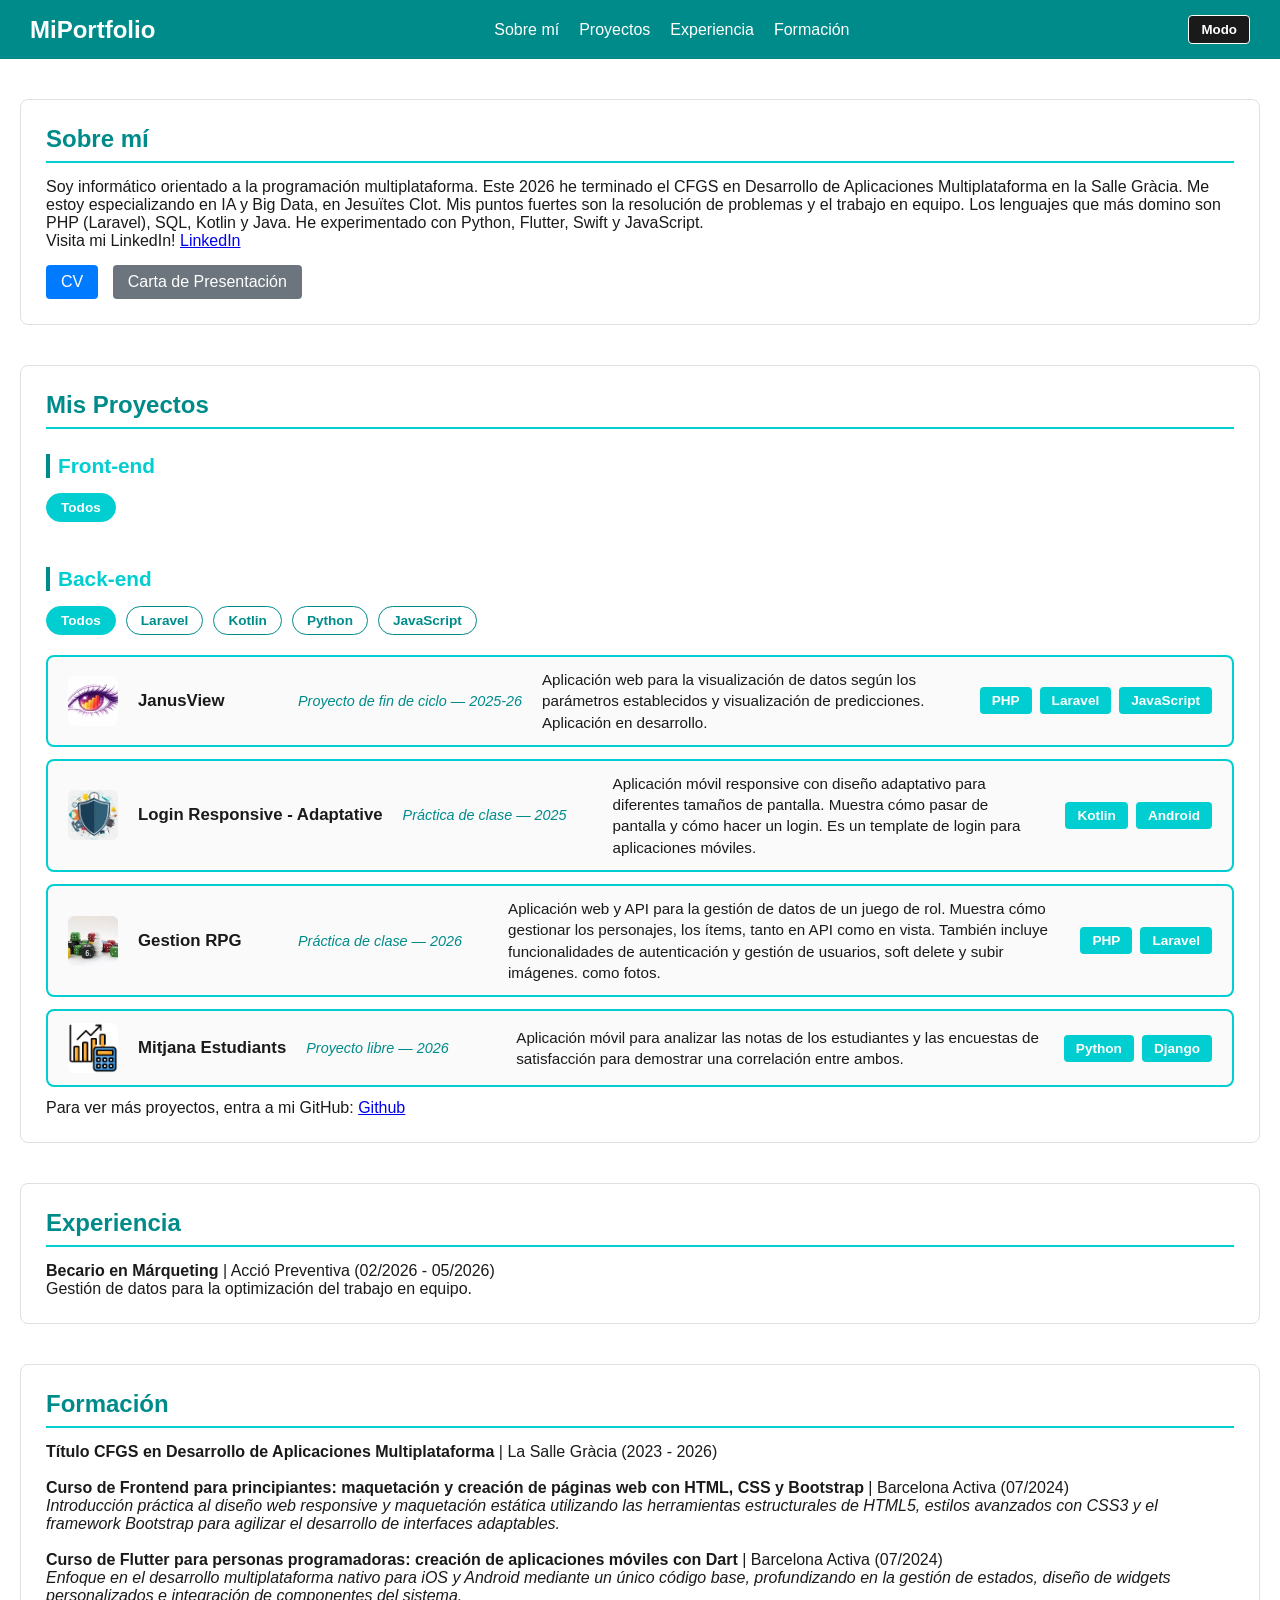
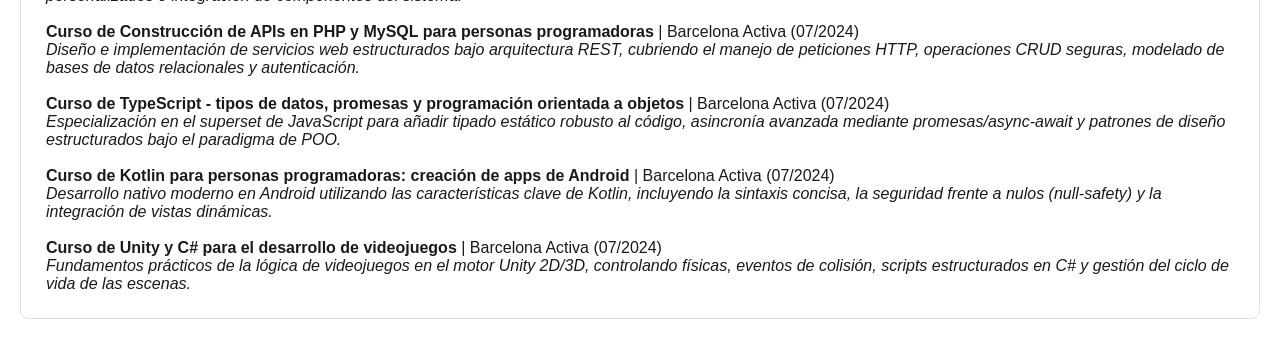
==== commit 78a66986: "feat Añadir enlaces" ====
--- a/index.html
+++ b/index.html
@@ -14,6 +14,7 @@
             <a href="#info">Sobre mí</a>
             <a href="#proyectos">Proyectos</a>
             <a href="#experiencia">Experiencia</a>
+            <a href="#formacion">Formación</a>
         </nav>
         <button id="boton-color">Modo</button>
     </header>
@@ -23,6 +24,12 @@
         <section id="info" class="section-info">
             <h2>Sobre mí</h2>
             <p>Soy informático orientado a la programación multiplataforma. Este 2026 he terminado el CFGS en Desarrollo de Aplicaciones Multiplataforma en la Salle Gràcia. Me estoy especializando en IA y Big Data, en Jesuïtes Clot. Mis puntos fuertes son la resolución de problemas y el trabajo en equipo. Los lenguajes que más domino son PHP (Laravel), SQL, Kotlin y Java. He experimentado con Python, Flutter, Swift y JavaScript.</p>
+            <p>Visita mi LinkedIn! <a href="https://www.linkedin.com/in/sergi-saravia-2807a3295/" target="_blank">LinkedIn</a></p>
+            
+            <div class="documentos-links" style="margin-top: 15px;">
+                <a href="cv_developer_espanol.pdf" target="_blank" class="btn-doc" style="margin-right: 10px; padding: 8px 15px; background-color: #007bff; color: white; text-decoration: none; border-radius: 4px; display: inline-block;">CV</a>
+                <a href="Carta de Presentación.pdf" target="_blank" class="btn-doc" style="padding: 8px 15px; background-color: #6c757d; color: white; text-decoration: none; border-radius: 4px; display: inline-block;">Carta de Presentación</a>
+            </div>
         </section>
 
         <section id="proyectos" class="section-proyectos">
@@ -32,9 +39,6 @@
                 <h3>Front-end</h3>
                 <div class="menu-lenguajes">
                     <button class="btn-filtro active" data-tech="todos">Todos</button>
-                    <button class="btn-filtro" data-tech="html">HTML</button>
-                    <button class="btn-filtro" data-tech="css">CSS</button>
-                    <button class="btn-filtro" data-tech="javascript">JavaScript</button>
                 </div>
                 <div class="proyectos-container">
                     </div>
@@ -44,13 +48,14 @@
                 <h3>Back-end</h3>
                 <div class="menu-lenguajes">
                     <button class="btn-filtro active" data-tech="todos">Todos</button>
-                    <button class="btn-filtro" data-tech="php">PHP</button>
+                    <button class="btn-filtro" data-tech="laravel">Laravel</button>
                     <button class="btn-filtro" data-tech="kotlin">Kotlin</button>
                     <button class="btn-filtro" data-tech="python">Python</button>
+                    <button class="btn-filtro" data-tech="javascript">JavaScript</button>
                 </div>
                 <div class="proyectos-container">
     
-                    <div class="proyecto-row" data-tags="php javascript">
+                    <div class="proyecto-row" data-tags="laravel javascript">
                         <img src="logo_j.png" alt="JanusView" class="proyecto-img">
                         <span class="proyecto-name">JanusView</span>
                         <span class="proyecto-ambito">Proyecto de fin de ciclo — 2025-26</span>
@@ -73,7 +78,7 @@
                         </div>
                     </div>
 
-                    <div class="proyecto-row" data-tags="php">
+                    <div class="proyecto-row" data-tags="laravel">
                         <img src="logo_r.png" alt="Gestion RPG" class="proyecto-img">
                         <span class="proyecto-name">Gestion RPG</span>
                         <span class="proyecto-ambito">Práctica de clase — 2026</span>
@@ -95,6 +100,7 @@
                         </div>
                     </div>
 
+                    <p>Para ver más proyectos, entra a mi GitHub: <a href="https://github.com/AuraTurqesa" target="_blank">Github</a></p>
                 </div>
             </div>
 
@@ -106,15 +112,39 @@
             <p>Gestión de datos para la optimización del trabajo en equipo.</p>
         </section>
 
-        <section id="experiencia" class="section-experiencia">
+        <section id="formacion" class="section-formacion">
             <h2>Formación</h2>
             <p><strong>Título CFGS en Desarrollo de Aplicaciones Multiplataforma</strong> | La Salle Gràcia (2023 - 2026)</p>
+            
+            <br>
+            
             <p><strong>Curso de Frontend para principiantes: maquetación y creación de páginas web con HTML, CSS y Bootstrap</strong> | Barcelona Activa (07/2024)</p>
+            <p><em>Introducción práctica al diseño web responsive y maquetación estática utilizando las herramientas estructurales de HTML5, estilos avanzados con CSS3 y el framework Bootstrap para agilizar el desarrollo de interfaces adaptables.</em></p>
+            
+            <br>
+            
             <p><strong>Curso de Flutter para personas programadoras: creación de aplicaciones móviles con Dart</strong> | Barcelona Activa (07/2024)</p>
+            <p><em>Enfoque en el desarrollo multiplataforma nativo para iOS y Android mediante un único código base, profundizando en la gestión de estados, diseño de widgets personalizados e integración de componentes del sistema.</em></p>
+            
+            <br>
+            
             <p><strong>Curso de Construcción de APIs en PHP y MySQL para personas programadoras</strong> | Barcelona Activa (07/2024)</p>
+            <p><em>Diseño e implementación de servicios web estructurados bajo arquitectura REST, cubriendo el manejo de peticiones HTTP, operaciones CRUD seguras, modelado de bases de datos relacionales y autenticación.</em></p>
+            
+            <br>
+            
             <p><strong>Curso de TypeScript - tipos de datos, promesas y programación orientada a objetos</strong> | Barcelona Activa (07/2024)</p>
+            <p><em>Especialización en el superset de JavaScript para añadir tipado estático robusto al código, asincronía avanzada mediante promesas/async-await y patrones de diseño estructurados bajo el paradigma de POO.</em></p>
+            
+            <br>
+            
             <p><strong>Curso de Kotlin para personas programadoras: creación de apps de Android</strong> | Barcelona Activa (07/2024)</p>
+            <p><em>Desarrollo nativo moderno en Android utilizando las características clave de Kotlin, incluyendo la sintaxis concisa, la seguridad frente a nulos (null-safety) y la integración de vistas dinámicas.</em></p>
+            
+            <br>
+            
             <p><strong>Curso de Unity y C# para el desarrollo de videojuegos</strong> | Barcelona Activa (07/2024)</p>
+            <p><em>Fundamentos prácticos de la lógica de videojuegos en el motor Unity 2D/3D, controlando físicas, eventos de colisión, scripts estructurados en C# y gestión del ciclo de vida de las escenas.</em></p>
         </section>
 
     </main>
